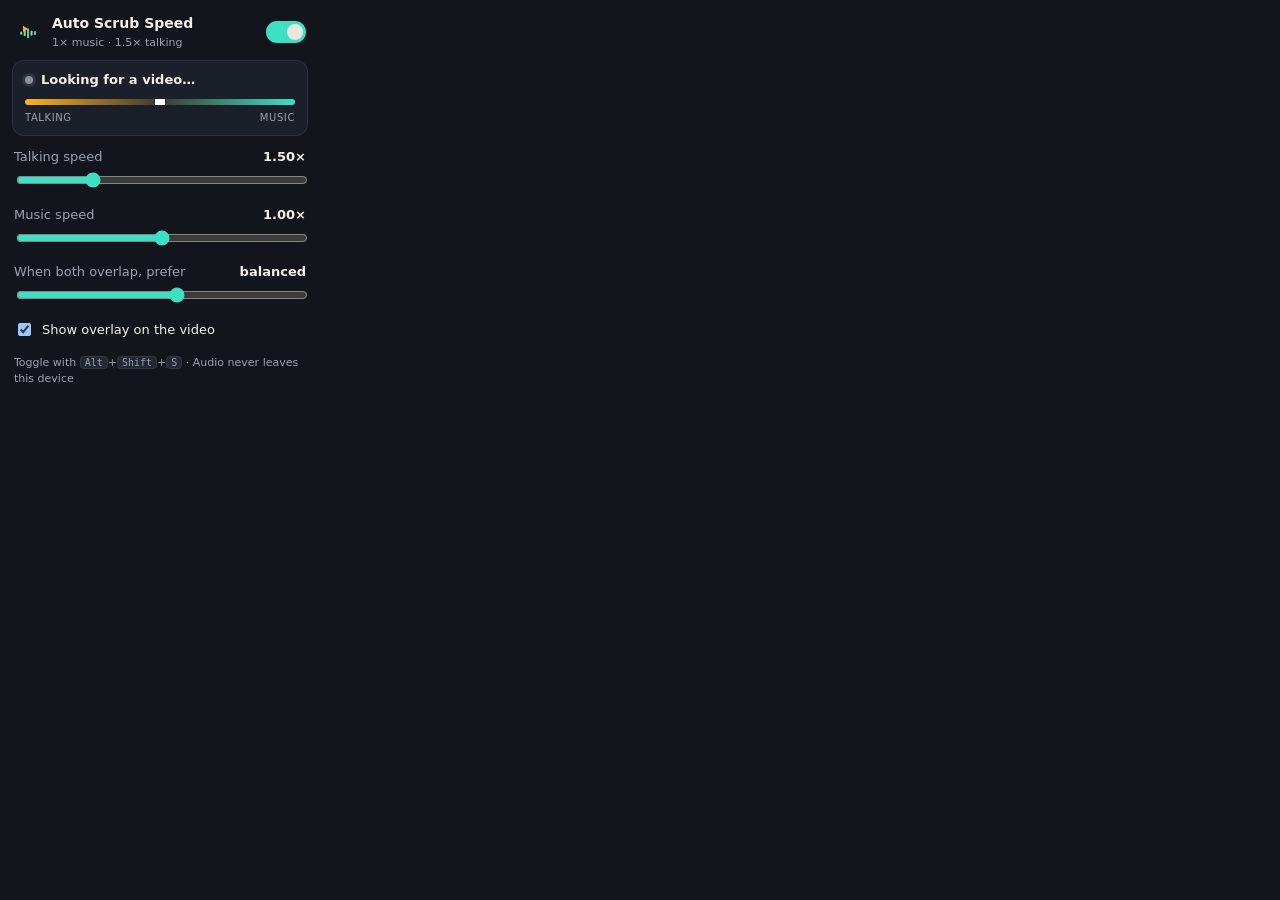
==== popup.html @ 84e39c91 "Add Auto Scrub Speed Chrome extension. Detects talking vs music locally from video audio and sets pl" ====
<!DOCTYPE html>
<html lang="en">
  <head>
    <meta charset="UTF-8" />
    <title>Auto Scrub Speed</title>
    <link rel="stylesheet" href="popup.css" />
  </head>
  <body>
    <header>
      <div class="brand">
        <img src="icons/icon48.png" width="28" height="28" alt="" />
        <div>
          <h1>Auto Scrub Speed</h1>
          <p class="tag">1× music · 1.5× talking</p>
        </div>
      </div>
      <label class="switch" title="Enable or disable on this browser">
        <input type="checkbox" id="enabled" />
        <span class="knob"></span>
      </label>
    </header>

    <section class="now" id="now">
      <div class="now-row">
        <span class="now-dot" id="nowDot"></span>
        <span id="nowMode">Looking for a video…</span>
        <span class="now-speed" id="nowSpeed"></span>
      </div>
      <div class="meter" title="Speech vs music score">
        <div class="meter-fill" id="meterFill"></div>
      </div>
      <div class="meter-labels">
        <span>Talking</span>
        <span>Music</span>
      </div>
    </section>

    <section class="controls">
      <label>
        <div class="row">
          <span>Talking speed</span>
          <strong id="speechVal">1.50×</strong>
        </div>
        <input id="speechSpeed" type="range" min="1" max="3" step="0.05" />
      </label>
      <label>
        <div class="row">
          <span>Music speed</span>
          <strong id="musicVal">1.00×</strong>
        </div>
        <input id="musicSpeed" type="range" min="0.5" max="1.5" step="0.05" />
      </label>
      <label>
        <div class="row">
          <span>When both overlap, prefer</span>
          <strong id="biasVal">balanced</strong>
        </div>
        <input id="overlapBias" type="range" min="-0.15" max="0.3" step="0.01" />
      </label>
      <label class="check">
        <input type="checkbox" id="overlay" />
        Show overlay on the video
      </label>
    </section>

    <footer>
      Toggle with <kbd>Alt</kbd>+<kbd>Shift</kbd>+<kbd>S</kbd>
      · Audio never leaves this device
    </footer>
    <script src="popup.js"></script>
  </body>
</html>
---- popup.css ----
:root {
  color-scheme: dark;
  --bg: #12151c;
  --panel: #1a1f29;
  --ink: #f4f1ea;
  --muted: #9aa1ad;
  --line: rgba(255, 255, 255, 0.08);
  --teal: #3ee0c4;
  --amber: #ffb020;
}

* {
  box-sizing: border-box;
}

body {
  margin: 0;
  width: 320px;
  background: var(--bg);
  color: var(--ink);
  font: 13px/1.4 "IBM Plex Sans", "Segoe UI", system-ui, sans-serif;
}

header {
  display: flex;
  align-items: center;
  justify-content: space-between;
  padding: 14px 14px 10px;
  gap: 12px;
}

.brand {
  display: flex;
  gap: 10px;
  align-items: center;
}

.brand img {
  border-radius: 7px;
}

h1 {
  margin: 0;
  font-size: 14px;
  font-weight: 650;
}

.tag {
  margin: 1px 0 0;
  color: var(--muted);
  font-size: 11px;
}

.switch {
  position: relative;
  width: 40px;
  height: 22px;
  flex: none;
}

.switch input {
  opacity: 0;
  width: 0;
  height: 0;
}

.knob {
  position: absolute;
  inset: 0;
  background: #2a3140;
  border-radius: 999px;
  cursor: pointer;
  transition: background 0.15s ease;
}

.knob::after {
  content: "";
  position: absolute;
  width: 16px;
  height: 16px;
  left: 3px;
  top: 3px;
  background: #e8e6df;
  border-radius: 50%;
  transition: transform 0.15s ease;
}

.switch input:checked + .knob {
  background: var(--teal);
}

.switch input:checked + .knob::after {
  transform: translateX(18px);
}

.now {
  margin: 0 12px 12px;
  padding: 10px 12px;
  background: var(--panel);
  border: 1px solid var(--line);
  border-radius: 12px;
}

.now-row {
  display: flex;
  align-items: center;
  gap: 8px;
  font-weight: 600;
}

.now-dot {
  width: 8px;
  height: 8px;
  border-radius: 50%;
  background: #8b909a;
  box-shadow: 0 0 0 3px rgba(139, 144, 154, 0.18);
}

.now[data-mode="music"] .now-dot {
  background: var(--teal);
  box-shadow: 0 0 0 3px rgba(62, 224, 196, 0.2);
}

.now[data-mode="speech"] .now-dot {
  background: var(--amber);
  box-shadow: 0 0 0 3px rgba(255, 176, 32, 0.2);
}

.now-speed {
  margin-left: auto;
  font-variant-numeric: tabular-nums;
  color: var(--muted);
  font-weight: 500;
}

.meter {
  margin-top: 10px;
  height: 6px;
  border-radius: 99px;
  background: linear-gradient(90deg, var(--amber), #3d3a32 50%, var(--teal));
  position: relative;
  overflow: hidden;
}

.meter-fill {
  position: absolute;
  top: -3px;
  width: 10px;
  height: 12px;
  margin-left: -5px;
  background: #fff;
  border-radius: 2px;
  left: 50%;
  box-shadow: 0 0 0 1px rgba(0, 0, 0, 0.35);
}

.meter-labels {
  display: flex;
  justify-content: space-between;
  margin-top: 6px;
  color: var(--muted);
  font-size: 10px;
  text-transform: uppercase;
  letter-spacing: 0.06em;
}

.controls {
  padding: 0 14px 8px;
  display: grid;
  gap: 12px;
}

.row {
  display: flex;
  justify-content: space-between;
  margin-bottom: 4px;
}

.row span {
  color: var(--muted);
}

input[type="range"] {
  width: 100%;
  accent-color: var(--teal);
}

.check {
  display: flex;
  align-items: center;
  gap: 8px;
  color: var(--ink);
}

footer {
  padding: 8px 14px 12px;
  color: var(--muted);
  font-size: 11px;
}

kbd {
  background: #232833;
  border: 1px solid var(--line);
  border-radius: 4px;
  padding: 0 4px;
  font-size: 10px;
}
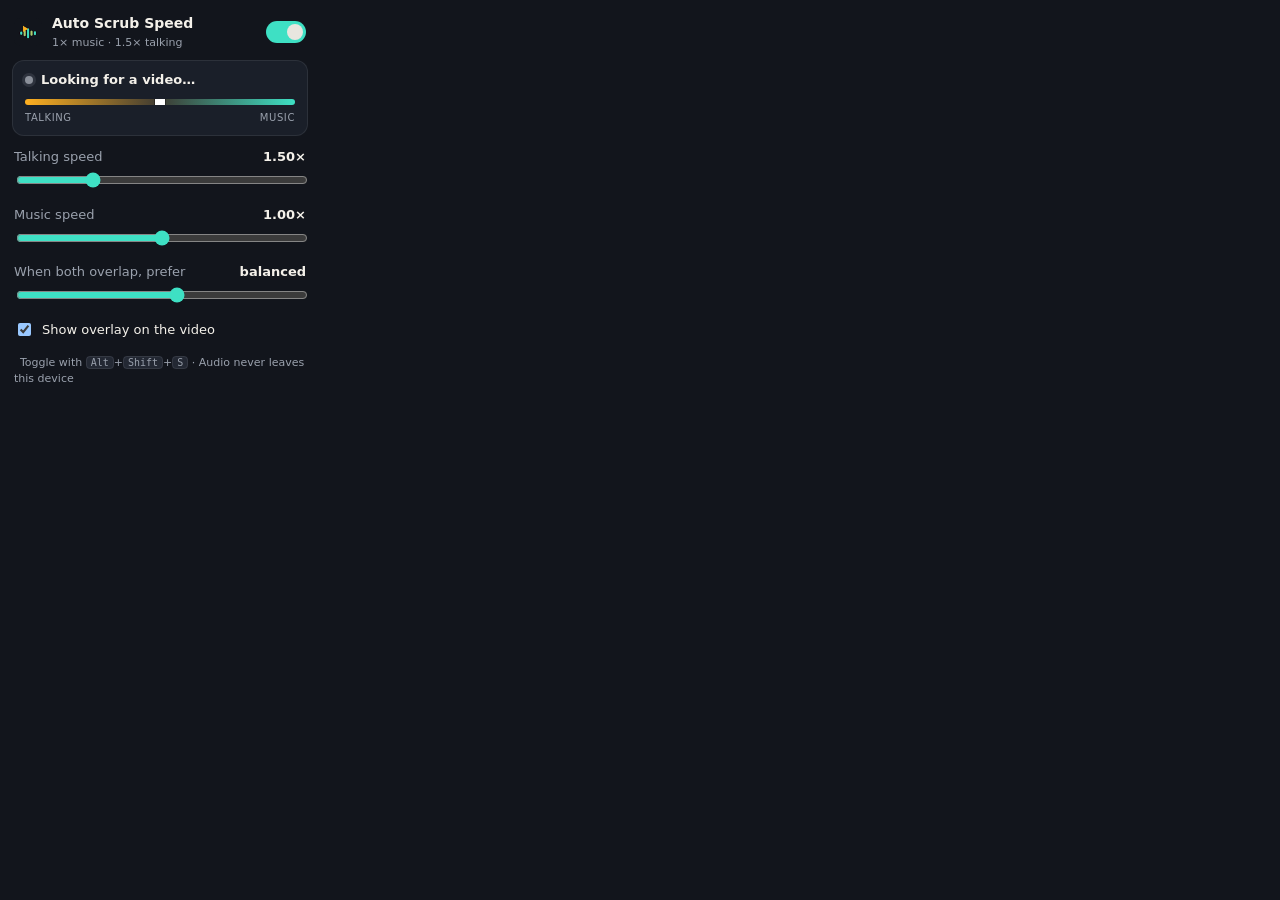
==== commit 2f46ccf0: "Snap playback to 1.00× or 1.50× and bump extension version to 1.1.1. Speed no longer ramps through i" ====
--- a/popup.html
+++ b/popup.html
@@ -64,6 +64,7 @@
     </section>
 
     <footer>
+      <span id="extVersion" class="ver"></span>
       Toggle with <kbd>Alt</kbd>+<kbd>Shift</kbd>+<kbd>S</kbd>
       · Audio never leaves this device
     </footer>
--- a/popup.css
+++ b/popup.css
@@ -198,6 +198,11 @@
   font-size: 11px;
 }
 
+.ver {
+  font-variant-numeric: tabular-nums;
+  margin-right: 6px;
+}
+
 kbd {
   background: #232833;
   border: 1px solid var(--line);
